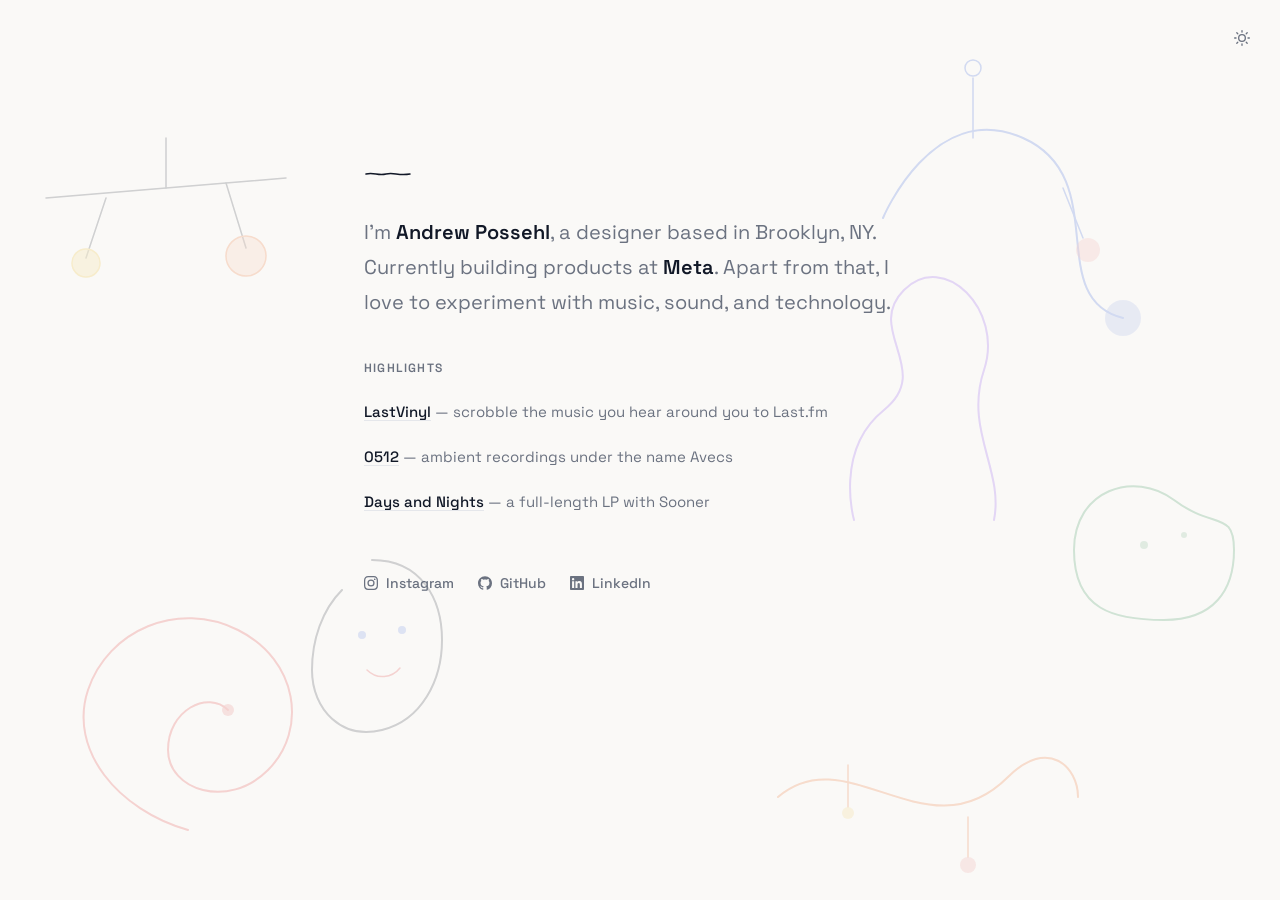
==== index.html @ 47e8d160 "Add SEO improvements: h1, canonical, structured data, OG image, robots/sitemap Co-Authored-By: Claud" ====
<!DOCTYPE html>
<html lang="en-US">
	<head>
		<meta charset="utf-8" />
		<meta name="viewport" content="width=device-width, initial-scale=1.0">
		<title>Andrew Possehl</title>
		<meta name="description" content="Andrew Possehl is a designer based in Brooklyn, NY. Currently building products at Meta.">
		<meta name="author" content="Andrew Possehl">
		<meta property="og:title" content="Andrew Possehl">
		<meta property="og:description" content="Designer based in Brooklyn, NY. Currently building products at Meta.">
		<meta property="og:type" content="website">
		<meta property="og:url" content="https://andrewpossehl.com">
		<meta property="og:image" content="https://andrewpossehl.com/assets/img/og.png">
		<meta name="twitter:card" content="summary_large_image">
		<meta name="twitter:title" content="Andrew Possehl">
		<meta name="twitter:description" content="Designer based in Brooklyn, NY. Currently building products at Meta.">
		<meta name="twitter:image" content="https://andrewpossehl.com/assets/img/og.png">
		<link rel="canonical" href="https://andrewpossehl.com/">
		<link rel="icon" href="assets/img/favicon.svg" type="image/svg+xml">
		<link rel="icon" href="assets/img/favicon.png" type="image/png" sizes="32x32">
		<link rel="apple-touch-icon" href="assets/img/apple-touch-icon.png">
		<link rel="preconnect" href="https://fonts.googleapis.com">
		<link rel="preconnect" href="https://fonts.gstatic.com" crossorigin>
		<link href="https://fonts.googleapis.com/css2?family=Space+Grotesk:wght@400;500;600&display=swap" rel="stylesheet">
		<link rel="stylesheet" type="text/css" href="assets/css/main.css" media="screen" />
	</head>
	<body>
		<script type="application/ld+json">
		{
			"@context": "https://schema.org",
			"@type": "Person",
			"name": "Andrew Possehl",
			"url": "https://andrewpossehl.com",
			"jobTitle": "Designer",
			"worksFor": {
				"@type": "Organization",
				"name": "Meta"
			},
			"address": {
				"@type": "PostalAddress",
				"addressLocality": "Brooklyn",
				"addressRegion": "NY"
			},
			"sameAs": [
				"https://instagram.com/poss",
				"https://github.com/poss",
				"https://www.linkedin.com/in/possehl"
			]
		}
		</script>
		<!-- Calder-inspired abstract line art background -->
		<div class="geo-bg" aria-hidden="true">
			<!-- Mobile-like form: wire with dangling shapes -->
			<div class="geo geo-1">
				<svg viewBox="0 0 360 400" width="360" height="400" fill="none">
					<path d="M40,200 C40,200 90,80 180,120 C270,160 200,280 280,300" stroke="#1D4ED8" stroke-width="2" stroke-linecap="round"/>
					<circle cx="280" cy="300" r="18" fill="#1D4ED8" opacity="0.45"/>
					<path d="M130,120 L130,60" stroke="#1D4ED8" stroke-width="1.5" stroke-linecap="round"/>
					<circle cx="130" cy="50" r="8" fill="none" stroke="#1D4ED8" stroke-width="1.5"/>
					<path d="M220,170 L240,220" stroke="#1D4ED8" stroke-width="1.5" stroke-linecap="round"/>
					<circle cx="245" cy="232" r="12" fill="#DC2626" opacity="0.4"/>
				</svg>
			</div>
			<!-- Flowing spiral form -->
			<div class="geo geo-2">
				<svg viewBox="0 0 300 300" width="300" height="300" fill="none">
					<path d="M150,280 C80,260 30,200 50,140 C70,80 140,50 200,80 C260,110 270,180 230,220 C190,260 130,240 130,200 C130,160 170,140 190,160" stroke="#DC2626" stroke-width="2" stroke-linecap="round"/>
					<circle cx="190" cy="160" r="6" fill="#DC2626" opacity="0.6"/>
				</svg>
			</div>
			<!-- Biomorphic blob outline -->
			<div class="geo geo-3">
				<svg viewBox="0 0 240 200" width="240" height="200" fill="none">
					<path d="M60,100 C60,40 120,20 160,50 C200,80 220,60 220,100 C220,140 200,170 150,170 C100,170 60,160 60,100Z" stroke="#15803D" stroke-width="2" stroke-linecap="round"/>
					<circle cx="130" cy="95" r="4" fill="#15803D" opacity="0.6"/>
					<circle cx="170" cy="85" r="3" fill="#15803D" opacity="0.6"/>
				</svg>
			</div>
			<!-- Wire balance / mobile arm -->
			<div class="geo geo-4">
				<svg viewBox="0 0 280 180" width="280" height="180" fill="none">
					<path d="M20,90 L260,70" stroke="currentColor" stroke-width="1.5" stroke-linecap="round"/>
					<path d="M80,90 L60,150" stroke="currentColor" stroke-width="1.5" stroke-linecap="round"/>
					<path d="M200,75 L220,140" stroke="currentColor" stroke-width="1.5" stroke-linecap="round"/>
					<circle cx="60" cy="155" r="14" fill="#EAB308" opacity="0.5"/>
					<circle cx="60" cy="155" r="14" fill="none" stroke="#EAB308" stroke-width="1.5"/>
					<circle cx="220" cy="148" r="20" fill="#EA580C" opacity="0.35"/>
					<circle cx="220" cy="148" r="20" fill="none" stroke="#EA580C" stroke-width="1.5"/>
					<path d="M140,80 L140,30" stroke="currentColor" stroke-width="1.5" stroke-linecap="round"/>
				</svg>
			</div>
			<!-- Continuous flowing line -->
			<div class="geo geo-5">
				<svg viewBox="0 0 200 260" width="200" height="260" fill="none">
					<path d="M30,250 C30,250 10,180 60,140 C110,100 40,60 80,20 C120,-20 180,40 160,100 C140,160 180,200 170,250" stroke="#7C3AED" stroke-width="2" stroke-linecap="round"/>
				</svg>
			</div>
			<!-- Abstract face / single-line portrait -->
			<div class="geo geo-6">
				<svg viewBox="0 0 180 220" width="180" height="220" fill="none">
					<path d="M90,20 C140,20 160,60 160,100 C160,140 140,180 100,190 C60,200 30,170 30,130 C30,100 40,70 60,50" stroke="currentColor" stroke-width="2" stroke-linecap="round"/>
					<circle cx="80" cy="95" r="4" fill="#1D4ED8" opacity="0.7"/>
					<circle cx="120" cy="90" r="4" fill="#1D4ED8" opacity="0.7"/>
					<path d="M85,130 C95,140 110,138 118,128" stroke="#DC2626" stroke-width="1.5" stroke-linecap="round"/>
				</svg>
			</div>
			<!-- Dangling dots on a curve -->
			<div class="geo geo-7">
				<svg viewBox="0 0 320 160" width="320" height="160" fill="none">
					<path d="M10,80 C80,20 160,140 240,60 C280,20 310,50 310,80" stroke="#EA580C" stroke-width="2" stroke-linecap="round"/>
					<line x1="80" y1="48" x2="80" y2="90" stroke="#EA580C" stroke-width="1.5" stroke-linecap="round"/>
					<circle cx="80" cy="96" r="6" fill="#EAB308" opacity="0.55"/>
					<line x1="200" y1="100" x2="200" y2="140" stroke="#EA580C" stroke-width="1.5" stroke-linecap="round"/>
					<circle cx="200" cy="148" r="8" fill="#DC2626" opacity="0.45"/>
				</svg>
			</div>
		</div>

		<!-- Content -->
		<main class="content">
			<div class="mark">
				<svg viewBox="0 0 48 8" width="48" height="8" fill="none">
					<path d="M2,4 C10,2 14,6 22,4 C30,2 34,6 46,4" stroke="currentColor" stroke-width="1.5" stroke-linecap="round"/>
				</svg>
			</div>

			<div class="intro">
				<h1 class="bio">I'm <strong>Andrew Possehl</strong>, a designer based in Brooklyn, NY. Currently building products at <strong>Meta</strong>. Apart from that, I love to experiment with music, sound, and technology.</h1>
			</div>

			<section class="projects">
				<h2>Highlights</h2>
				<ul>
					<li><a href="https://www.lastvinyl.com/">LastVinyl</a> — scrobble the music you hear around you to Last.fm</li>
					<li><a href="https://avecs.bandcamp.com/album/0512">0512</a> — ambient recordings under the name Avecs</li>
					<li><a href="https://soonersounds.bandcamp.com/album/days-and-nights">Days and Nights</a> — a full-length LP with Sooner</li>
				</ul>
			</section>

			<div class="socials">
				<a href="https://instagram.com/poss" class="social-link social-link--instagram">
					<svg viewBox="0 0 24 24" width="14" height="14" fill="currentColor">
						<path d="M12 2.163c3.204 0 3.584.012 4.85.07 3.252.148 4.771 1.691 4.919 4.919.058 1.265.069 1.645.069 4.849 0 3.205-.012 3.584-.069 4.849-.149 3.225-1.664 4.771-4.919 4.919-1.266.058-1.644.07-4.85.07-3.204 0-3.584-.012-4.849-.07-3.26-.149-4.771-1.699-4.919-4.92-.058-1.265-.07-1.644-.07-4.849 0-3.204.013-3.583.07-4.849.149-3.227 1.664-4.771 4.919-4.919 1.266-.057 1.645-.069 4.849-.069zM12 0C8.741 0 8.333.014 7.053.072 2.695.272.273 2.69.073 7.052.014 8.333 0 8.741 0 12c0 3.259.014 3.668.072 4.948.2 4.358 2.618 6.78 6.98 6.98C8.333 23.986 8.741 24 12 24c3.259 0 3.668-.014 4.948-.072 4.354-.2 6.782-2.618 6.979-6.98.059-1.28.073-1.689.073-4.948 0-3.259-.014-3.667-.072-4.947-.196-4.354-2.617-6.78-6.979-6.98C15.668.014 15.259 0 12 0zm0 5.838a6.162 6.162 0 100 12.324 6.162 6.162 0 000-12.324zM12 16a4 4 0 110-8 4 4 0 010 8zm6.406-11.845a1.44 1.44 0 100 2.881 1.44 1.44 0 000-2.881z"/>
					</svg>
					<span>Instagram</span>
				</a>
				<a href="https://github.com/poss" class="social-link social-link--github">
					<svg viewBox="0 0 24 24" width="14" height="14" fill="currentColor">
						<path d="M12 .297c-6.63 0-12 5.373-12 12 0 5.303 3.438 9.8 8.205 11.385.6.113.82-.258.82-.577 0-.285-.01-1.04-.015-2.04-3.338.724-4.042-1.61-4.042-1.61C4.422 18.07 3.633 17.7 3.633 17.7c-1.087-.744.084-.729.084-.729 1.205.084 1.838 1.236 1.838 1.236 1.07 1.835 2.809 1.305 3.495.998.108-.776.417-1.305.76-1.605-2.665-.3-5.466-1.332-5.466-5.93 0-1.31.465-2.38 1.235-3.22-.135-.303-.54-1.523.105-3.176 0 0 1.005-.322 3.3 1.23.96-.267 1.98-.399 3-.405 1.02.006 2.04.138 3 .405 2.28-1.552 3.285-1.23 3.285-1.23.645 1.653.24 2.873.12 3.176.765.84 1.23 1.91 1.23 3.22 0 4.61-2.805 5.625-5.475 5.92.42.36.81 1.096.81 2.22 0 1.606-.015 2.896-.015 3.286 0 .315.21.69.825.57C20.565 22.092 24 17.592 24 12.297c0-6.627-5.373-12-12-12"/>
					</svg>
					<span>GitHub</span>
				</a>
				<a href="https://www.linkedin.com/in/possehl" class="social-link social-link--linkedin">
					<svg viewBox="0 0 24 24" width="14" height="14" fill="currentColor">
						<path d="M20.447 20.452h-3.554v-5.569c0-1.328-.027-3.037-1.852-3.037-1.853 0-2.136 1.445-2.136 2.939v5.667H9.351V9h3.414v1.561h.046c.477-.9 1.637-1.85 3.37-1.85 3.601 0 4.267 2.37 4.267 5.455v6.286zM5.337 7.433a2.062 2.062 0 01-2.063-2.065 2.064 2.064 0 112.063 2.065zm1.782 13.019H3.555V9h3.564v11.452zM22.225 0H1.771C.792 0 0 .774 0 1.729v20.542C0 23.227.792 24 1.771 24h20.451C23.2 24 24 23.227 24 22.271V1.729C24 .774 23.2 0 22.222 0h.003z"/>
					</svg>
					<span>LinkedIn</span>
				</a>
			</div>
		</main>
		<button class="theme-toggle" aria-label="Toggle dark mode">
			<svg class="icon-sun" viewBox="0 0 24 24" width="16" height="16" fill="none" stroke="currentColor" stroke-width="2" stroke-linecap="round">
				<circle cx="12" cy="12" r="5"/><line x1="12" y1="1" x2="12" y2="3"/><line x1="12" y1="21" x2="12" y2="23"/><line x1="4.22" y1="4.22" x2="5.64" y2="5.64"/><line x1="18.36" y1="18.36" x2="19.78" y2="19.78"/><line x1="1" y1="12" x2="3" y2="12"/><line x1="21" y1="12" x2="23" y2="12"/><line x1="4.22" y1="19.78" x2="5.64" y2="18.36"/><line x1="18.36" y1="5.64" x2="19.78" y2="4.22"/>
			</svg>
			<svg class="icon-moon" viewBox="0 0 24 24" width="16" height="16" fill="none" stroke="currentColor" stroke-width="2" stroke-linecap="round">
				<path d="M21 12.79A9 9 0 1 1 11.21 3 7 7 0 0 0 21 12.79z"/>
			</svg>
		</button>
		<script>
			const toggle = document.querySelector('.theme-toggle');
			const root = document.documentElement;
			const prefersDark = window.matchMedia('(prefers-color-scheme: dark)').matches;
			if (prefersDark) root.setAttribute('data-theme', 'dark');
			toggle.addEventListener('click', () => {
				const isDark = root.getAttribute('data-theme') === 'dark';
				root.setAttribute('data-theme', isDark ? 'light' : 'dark');
			});
		</script>
	</body>
</html>
---- assets/css/main.css ----
*, *::before, *::after {
	margin: 0;
	padding: 0;
	box-sizing: border-box;
}

:root {
	--text-primary: #111827;
	--text-secondary: #6b7280;
	--bg: #faf9f7;
	--border: #e5e7eb;
	--selection: #DC2626;
}

[data-theme="dark"] {
	--text-primary: #e5e5e5;
	--text-secondary: #9ca3af;
	--bg: #141414;
	--border: #2a2a2a;
	--selection: #EAB308;
}

[data-theme="dark"] .geo-bg {
	filter: brightness(1.8) saturate(1.2);
}

::selection {
	background: var(--selection);
	color: #ffffff;
}

/* ---- Theme toggle ---- */
.theme-toggle {
	position: fixed;
	top: 16px;
	right: 16px;
	z-index: 10;
	background: none;
	border: none;
	cursor: pointer;
	color: var(--text-secondary);
	padding: 12px;
	min-width: 44px;
	min-height: 44px;
	display: flex;
	align-items: center;
	justify-content: center;
	transition: color 0.3s ease;
}

.theme-toggle:hover {
	color: var(--text-primary);
}

.icon-moon { display: none; }

[data-theme="dark"] .icon-sun { display: none; }
[data-theme="dark"] .icon-moon { display: block; }

body {
	font-family: 'Space Grotesk', -apple-system, BlinkMacSystemFont, 'Segoe UI', sans-serif;
	background: var(--bg);
	color: var(--text-primary);
	-webkit-font-smoothing: antialiased;
	-moz-osx-font-smoothing: grayscale;
	min-height: 100vh;
	overflow-x: hidden;
	transition: background-color 0.4s ease, color 0.4s ease;
}

/* ---- Geometric background ---- */
.geo-bg {
	position: fixed;
	inset: 0;
	pointer-events: none;
	z-index: 0;
	overflow: hidden;
	color: var(--text-primary);
	transition: filter 0.4s ease, color 0.4s ease;
}

.geo {
	position: absolute;
	opacity: 0;
}

/* Mobile / wire form */
.geo-1 {
	top: 2%;
	right: 6%;
	animation: geo-fade-in 2.5s 0.2s ease-out forwards, sway-1 24s 2.7s ease-in-out infinite;
}
/* Spiral */
.geo-2 {
	bottom: 5%;
	left: 3%;
	animation: geo-fade-in 2.5s 0.5s ease-out forwards, sway-2 28s 3s ease-in-out infinite;
}
/* Biomorphic blob */
.geo-3 {
	top: 50%;
	right: 2%;
	animation: geo-fade-in 2.5s 0.8s ease-out forwards, sway-3 22s 3.3s ease-in-out infinite;
}
/* Mobile arm / balance */
.geo-4 {
	top: 12%;
	left: 2%;
	animation: geo-fade-in 2.5s 1.1s ease-out forwards, sway-4 30s 3.6s ease-in-out infinite;
}
/* Flowing line */
.geo-5 {
	top: 30%;
	right: 20%;
	animation: geo-fade-in 2.5s 1.4s ease-out forwards, sway-5 20s 3.9s ease-in-out infinite;
}
/* Abstract face */
.geo-6 {
	bottom: 15%;
	left: 22%;
	animation: geo-fade-in 2.5s 1.7s ease-out forwards, sway-6 26s 4.2s ease-in-out infinite;
}
/* Dangling curve */
.geo-7 {
	bottom: 2%;
	right: 15%;
	animation: geo-fade-in 2.5s 2s ease-out forwards, sway-1 32s 4.5s ease-in-out infinite;
}

@keyframes geo-fade-in {
	from { opacity: 0; transform: scale(0.9) rotate(-2deg); }
	to { opacity: 0.18; transform: scale(1) rotate(0deg); }
}
/* Gentle swaying — like a Calder mobile in a breeze */
@keyframes sway-1 {
	0%, 100% { transform: translate(0, 0) rotate(0deg); }
	25% { transform: translate(5px, -8px) rotate(1.5deg); }
	50% { transform: translate(-3px, -4px) rotate(-1deg); }
	75% { transform: translate(4px, 3px) rotate(0.5deg); }
}
@keyframes sway-2 {
	0%, 100% { transform: translate(0, 0) rotate(0deg); }
	33% { transform: translate(-6px, 5px) rotate(-1.5deg); }
	66% { transform: translate(4px, -6px) rotate(1deg); }
}
@keyframes sway-3 {
	0%, 100% { transform: translate(0, 0) rotate(0deg); }
	50% { transform: translate(-8px, -10px) rotate(2deg); }
}
@keyframes sway-4 {
	0%, 100% { transform: translate(0, 0) rotate(0deg); }
	25% { transform: translate(6px, -4px) rotate(1deg); }
	50% { transform: translate(2px, -10px) rotate(-0.5deg); }
	75% { transform: translate(-4px, -6px) rotate(1.5deg); }
}
@keyframes sway-5 {
	0%, 100% { transform: translate(0, 0) rotate(0deg); }
	50% { transform: translate(-5px, 8px) rotate(-1.5deg); }
}
@keyframes sway-6 {
	0%, 100% { transform: translate(0, 0) rotate(0deg); }
	33% { transform: translate(4px, -5px) rotate(1deg); }
	66% { transform: translate(-6px, 3px) rotate(-1deg); }
}

/* ---- Content ---- */
.content {
	position: relative;
	z-index: 1;
	max-width: 600px;
	margin: 0 auto;
	padding: 18svh 24px 16svh;
}

@keyframes content-in {
	from { opacity: 0; transform: translateY(12px); }
	to { opacity: 1; transform: translateY(0); }
}

/* ---- Mark ---- */
.mark {
	margin-bottom: 32px;
	color: var(--text-primary);
	transition: color 0.4s ease;
	opacity: 0;
	animation: content-in 0.8s 0.1s ease-out forwards;
}

.intro {
	margin-bottom: 40px;
	opacity: 0;
	animation: content-in 0.8s 0.25s ease-out forwards;
}

h1.bio {
	font-size: 1.25rem;
	font-weight: normal;
	line-height: 1.75;
	color: var(--text-secondary);
	max-width: 530px;
	transition: color 0.4s ease;
}

.bio strong {
	color: var(--text-primary);
	font-weight: 600;
	transition: color 0.4s ease;
}

/* ---- Highlights section ---- */
.projects {
	margin-bottom: 40px;
	opacity: 0;
	animation: content-in 0.8s 0.4s ease-out forwards;
}

.projects h2 {
	font-size: 0.75rem;
	font-weight: 600;
	letter-spacing: 0.1em;
	text-transform: uppercase;
	color: var(--text-secondary);
	margin-bottom: 16px;
	transition: color 0.4s ease;
}

.projects ul {
	list-style: none;
	display: flex;
	flex-direction: column;
	gap: 6px;
}

.projects li {
	font-size: 0.9375rem;
	line-height: 1.8;
	color: var(--text-secondary);
	padding: 6px 0;
	transition: color 0.4s ease;
}

.projects li a {
	color: var(--text-primary);
	text-decoration: none;
	font-weight: 500;
	box-shadow: inset 0 -1px 0 var(--border);
	transition: box-shadow 0.2s ease, color 0.4s ease;
}

.projects li:nth-child(1) a:hover {
	box-shadow: inset 0 -1px 0 #1D4ED8;
}
.projects li:nth-child(2) a:hover {
	box-shadow: inset 0 -1px 0 #DC2626;
}
.projects li:nth-child(3) a:hover {
	box-shadow: inset 0 -1px 0 #EA580C;
}

/* ---- Social links ---- */
.socials {
	display: flex;
	flex-wrap: wrap;
	gap: 24px;
	opacity: 0;
	animation: content-in 0.8s 0.55s ease-out forwards;
}

.social-link {
	display: inline-flex;
	align-items: center;
	gap: 8px;
	font-size: 0.875rem;
	font-weight: 500;
	color: var(--text-secondary);
	text-decoration: none;
	padding: 8px 0;
	min-height: 44px;
	transition: color 0.2s ease;
}

.social-link svg {
	flex-shrink: 0;
	transition: color 0.2s ease;
}

.social-link:hover {
	color: var(--text-primary);
}

.social-link--instagram:hover { color: #E4405F; }
.social-link--instagram:hover svg { color: #E4405F; }

.social-link--github:hover { color: var(--text-primary); }

.social-link--linkedin:hover { color: #0A66C2; }
.social-link--linkedin:hover svg { color: #0A66C2; }

/* ---- Reduced motion ---- */
@media (prefers-reduced-motion: reduce) {
	*, *::before, *::after {
		animation-duration: 0.01ms !important;
		animation-iteration-count: 1 !important;
		transition-duration: 0.01ms !important;
	}

	.content, .mark, .intro, .projects, .socials {
		opacity: 1;
	}

	.geo {
		opacity: 0.18;
	}
}

/* ---- Responsive ---- */
@media (max-width: 640px) {
	.content {
		padding: 12svh 24px 12svh;
	}

	.bio {
		font-size: 1.125rem;
	}

	.mark {
		margin-bottom: 24px;
	}

	.geo-1, .geo-5, .geo-7 {
		display: none;
	}

	.geo {
		transform: scale(0.7);
	}
}

@media (max-width: 420px) {
	.geo-bg {
		display: none;
	}

	.content {
		padding: 10svh 20px 10svh;
	}

	.bio {
		font-size: 1rem;
	}

	.socials {
		gap: 16px;
	}

	.social-link {
		font-size: 0.8125rem;
	}
}
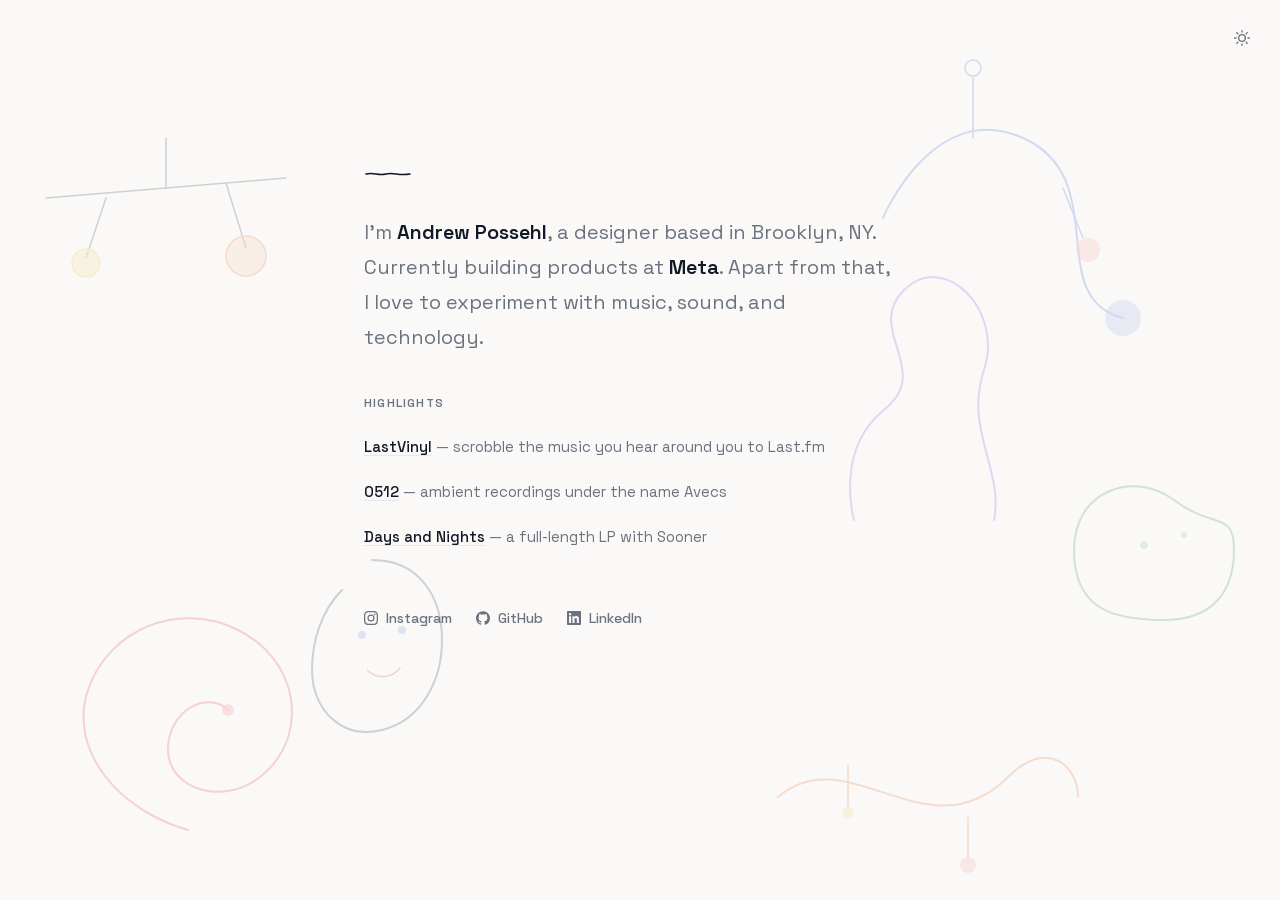
==== commit 9d6cb9ce: "Self-host font, persist theme, improve accessibility and link safety - Self-host Space Grotesk font," ====
--- a/index.html
+++ b/index.html
@@ -19,9 +19,6 @@
 		<link rel="icon" href="assets/img/favicon.svg" type="image/svg+xml">
 		<link rel="icon" href="assets/img/favicon.png" type="image/png" sizes="32x32">
 		<link rel="apple-touch-icon" href="assets/img/apple-touch-icon.png">
-		<link rel="preconnect" href="https://fonts.googleapis.com">
-		<link rel="preconnect" href="https://fonts.gstatic.com" crossorigin>
-		<link href="https://fonts.googleapis.com/css2?family=Space+Grotesk:wght@400;500;600&display=swap" rel="stylesheet">
 		<link rel="stylesheet" type="text/css" href="assets/css/main.css" media="screen" />
 	</head>
 	<body>
@@ -31,6 +28,7 @@
 			"@type": "Person",
 			"name": "Andrew Possehl",
 			"url": "https://andrewpossehl.com",
+			"image": "https://andrewpossehl.com/assets/img/og.png",
 			"jobTitle": "Designer",
 			"worksFor": {
 				"@type": "Organization",
@@ -131,26 +129,26 @@
 			<section class="projects">
 				<h2>Highlights</h2>
 				<ul>
-					<li><a href="https://www.lastvinyl.com/">LastVinyl</a> — scrobble the music you hear around you to Last.fm</li>
-					<li><a href="https://avecs.bandcamp.com/album/0512">0512</a> — ambient recordings under the name Avecs</li>
-					<li><a href="https://soonersounds.bandcamp.com/album/days-and-nights">Days and Nights</a> — a full-length LP with Sooner</li>
+					<li><a href="https://lastvinyl.andrewpossehl.com" target="_blank" rel="noopener noreferrer">LastVinyl</a> — scrobble the music you hear around you to Last.fm</li>
+					<li><a href="https://avecs.bandcamp.com/album/0512" target="_blank" rel="noopener noreferrer">0512</a> — ambient recordings under the name Avecs</li>
+					<li><a href="https://soonersounds.bandcamp.com/album/days-and-nights" target="_blank" rel="noopener noreferrer">Days and Nights</a> — a full-length LP with Sooner</li>
 				</ul>
 			</section>
 
 			<div class="socials">
-				<a href="https://instagram.com/poss" class="social-link social-link--instagram">
+				<a href="https://instagram.com/poss" target="_blank" rel="noopener noreferrer" class="social-link social-link--instagram">
 					<svg viewBox="0 0 24 24" width="14" height="14" fill="currentColor">
 						<path d="M12 2.163c3.204 0 3.584.012 4.85.07 3.252.148 4.771 1.691 4.919 4.919.058 1.265.069 1.645.069 4.849 0 3.205-.012 3.584-.069 4.849-.149 3.225-1.664 4.771-4.919 4.919-1.266.058-1.644.07-4.85.07-3.204 0-3.584-.012-4.849-.07-3.26-.149-4.771-1.699-4.919-4.92-.058-1.265-.07-1.644-.07-4.849 0-3.204.013-3.583.07-4.849.149-3.227 1.664-4.771 4.919-4.919 1.266-.057 1.645-.069 4.849-.069zM12 0C8.741 0 8.333.014 7.053.072 2.695.272.273 2.69.073 7.052.014 8.333 0 8.741 0 12c0 3.259.014 3.668.072 4.948.2 4.358 2.618 6.78 6.98 6.98C8.333 23.986 8.741 24 12 24c3.259 0 3.668-.014 4.948-.072 4.354-.2 6.782-2.618 6.979-6.98.059-1.28.073-1.689.073-4.948 0-3.259-.014-3.667-.072-4.947-.196-4.354-2.617-6.78-6.979-6.98C15.668.014 15.259 0 12 0zm0 5.838a6.162 6.162 0 100 12.324 6.162 6.162 0 000-12.324zM12 16a4 4 0 110-8 4 4 0 010 8zm6.406-11.845a1.44 1.44 0 100 2.881 1.44 1.44 0 000-2.881z"/>
 					</svg>
 					<span>Instagram</span>
 				</a>
-				<a href="https://github.com/poss" class="social-link social-link--github">
+				<a href="https://github.com/poss" target="_blank" rel="noopener noreferrer" class="social-link social-link--github">
 					<svg viewBox="0 0 24 24" width="14" height="14" fill="currentColor">
 						<path d="M12 .297c-6.63 0-12 5.373-12 12 0 5.303 3.438 9.8 8.205 11.385.6.113.82-.258.82-.577 0-.285-.01-1.04-.015-2.04-3.338.724-4.042-1.61-4.042-1.61C4.422 18.07 3.633 17.7 3.633 17.7c-1.087-.744.084-.729.084-.729 1.205.084 1.838 1.236 1.838 1.236 1.07 1.835 2.809 1.305 3.495.998.108-.776.417-1.305.76-1.605-2.665-.3-5.466-1.332-5.466-5.93 0-1.31.465-2.38 1.235-3.22-.135-.303-.54-1.523.105-3.176 0 0 1.005-.322 3.3 1.23.96-.267 1.98-.399 3-.405 1.02.006 2.04.138 3 .405 2.28-1.552 3.285-1.23 3.285-1.23.645 1.653.24 2.873.12 3.176.765.84 1.23 1.91 1.23 3.22 0 4.61-2.805 5.625-5.475 5.92.42.36.81 1.096.81 2.22 0 1.606-.015 2.896-.015 3.286 0 .315.21.69.825.57C20.565 22.092 24 17.592 24 12.297c0-6.627-5.373-12-12-12"/>
 					</svg>
 					<span>GitHub</span>
 				</a>
-				<a href="https://www.linkedin.com/in/possehl" class="social-link social-link--linkedin">
+				<a href="https://www.linkedin.com/in/possehl" target="_blank" rel="noopener noreferrer" class="social-link social-link--linkedin">
 					<svg viewBox="0 0 24 24" width="14" height="14" fill="currentColor">
 						<path d="M20.447 20.452h-3.554v-5.569c0-1.328-.027-3.037-1.852-3.037-1.853 0-2.136 1.445-2.136 2.939v5.667H9.351V9h3.414v1.561h.046c.477-.9 1.637-1.85 3.37-1.85 3.601 0 4.267 2.37 4.267 5.455v6.286zM5.337 7.433a2.062 2.062 0 01-2.063-2.065 2.064 2.064 0 112.063 2.065zm1.782 13.019H3.555V9h3.564v11.452zM22.225 0H1.771C.792 0 0 .774 0 1.729v20.542C0 23.227.792 24 1.771 24h20.451C23.2 24 24 23.227 24 22.271V1.729C24 .774 23.2 0 22.222 0h.003z"/>
 					</svg>
@@ -169,11 +167,14 @@
 		<script>
 			const toggle = document.querySelector('.theme-toggle');
 			const root = document.documentElement;
+			const saved = localStorage.getItem('theme');
 			const prefersDark = window.matchMedia('(prefers-color-scheme: dark)').matches;
-			if (prefersDark) root.setAttribute('data-theme', 'dark');
+			if (saved) root.setAttribute('data-theme', saved);
+			else if (prefersDark) root.setAttribute('data-theme', 'dark');
 			toggle.addEventListener('click', () => {
-				const isDark = root.getAttribute('data-theme') === 'dark';
-				root.setAttribute('data-theme', isDark ? 'light' : 'dark');
+				const next = root.getAttribute('data-theme') === 'dark' ? 'light' : 'dark';
+				root.setAttribute('data-theme', next);
+				localStorage.setItem('theme', next);
 			});
 		</script>
 	</body>
--- a/assets/css/main.css
+++ b/assets/css/main.css
@@ -1,3 +1,11 @@
+@font-face {
+	font-family: 'Space Grotesk';
+	src: url('../fonts/SpaceGrotesk.woff2') format('woff2');
+	font-weight: 400 600;
+	font-style: normal;
+	font-display: swap;
+}
+
 *, *::before, *::after {
 	margin: 0;
 	padding: 0;
@@ -52,6 +60,13 @@
 	color: var(--text-primary);
 }
 
+/* ---- Focus styles ---- */
+:focus-visible {
+	outline: 2px solid var(--text-secondary);
+	outline-offset: 2px;
+	border-radius: 2px;
+}
+
 .icon-moon { display: none; }
 
 [data-theme="dark"] .icon-sun { display: none; }
@@ -337,8 +352,14 @@
 }
 
 @media (max-width: 420px) {
-	.geo-bg {
+	.geo {
 		display: none;
+	}
+
+	.geo-2, .geo-4 {
+		display: block;
+		transform: scale(0.5);
+		opacity: 0;
 	}
 
 	.content {
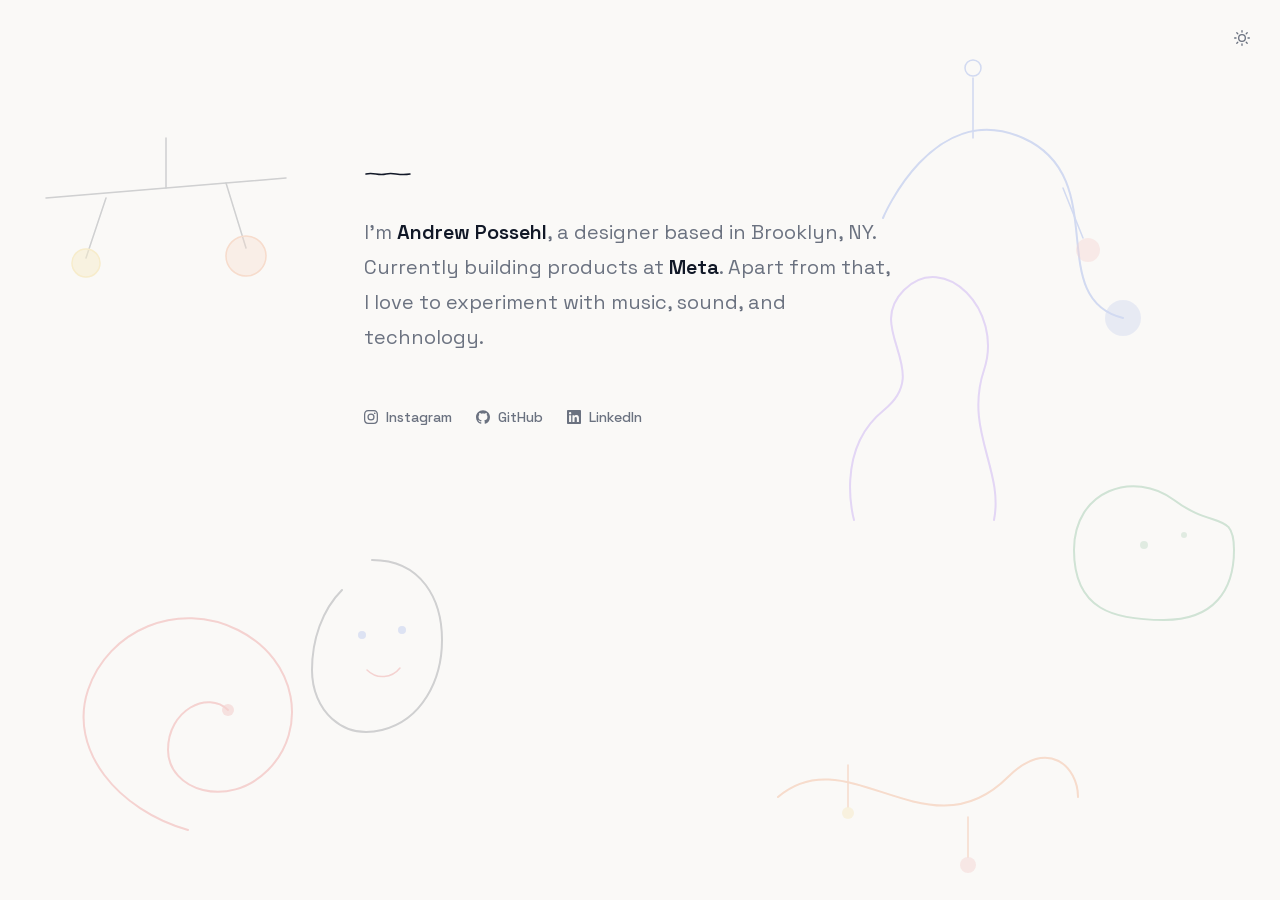
==== commit a9d5b7a1: "Remove highlights section Co-Authored-By: Claude Opus 4.6 <noreply@anthropic.com>" ====
--- a/index.html
+++ b/index.html
@@ -125,16 +125,6 @@
 			<div class="intro">
 				<h1 class="bio">I'm <strong>Andrew Possehl</strong>, a designer based in Brooklyn, NY. Currently building products at <strong>Meta</strong>. Apart from that, I love to experiment with music, sound, and technology.</h1>
 			</div>
-
-			<section class="projects">
-				<h2>Highlights</h2>
-				<ul>
-					<li><a href="https://lastvinyl.andrewpossehl.com" target="_blank" rel="noopener noreferrer">LastVinyl</a> — scrobble the music you hear around you to Last.fm</li>
-					<li><a href="https://avecs.bandcamp.com/album/0512" target="_blank" rel="noopener noreferrer">0512</a> — ambient recordings under the name Avecs</li>
-					<li><a href="https://soonersounds.bandcamp.com/album/days-and-nights" target="_blank" rel="noopener noreferrer">Days and Nights</a> — a full-length LP with Sooner</li>
-				</ul>
-			</section>
-
 			<div class="socials">
 				<a href="https://instagram.com/poss" target="_blank" rel="noopener noreferrer" class="social-link social-link--instagram">
 					<svg viewBox="0 0 24 24" width="14" height="14" fill="currentColor">
--- a/assets/css/main.css
+++ b/assets/css/main.css
@@ -222,55 +222,6 @@
 	transition: color 0.4s ease;
 }
 
-/* ---- Highlights section ---- */
-.projects {
-	margin-bottom: 40px;
-	opacity: 0;
-	animation: content-in 0.8s 0.4s ease-out forwards;
-}
-
-.projects h2 {
-	font-size: 0.75rem;
-	font-weight: 600;
-	letter-spacing: 0.1em;
-	text-transform: uppercase;
-	color: var(--text-secondary);
-	margin-bottom: 16px;
-	transition: color 0.4s ease;
-}
-
-.projects ul {
-	list-style: none;
-	display: flex;
-	flex-direction: column;
-	gap: 6px;
-}
-
-.projects li {
-	font-size: 0.9375rem;
-	line-height: 1.8;
-	color: var(--text-secondary);
-	padding: 6px 0;
-	transition: color 0.4s ease;
-}
-
-.projects li a {
-	color: var(--text-primary);
-	text-decoration: none;
-	font-weight: 500;
-	box-shadow: inset 0 -1px 0 var(--border);
-	transition: box-shadow 0.2s ease, color 0.4s ease;
-}
-
-.projects li:nth-child(1) a:hover {
-	box-shadow: inset 0 -1px 0 #1D4ED8;
-}
-.projects li:nth-child(2) a:hover {
-	box-shadow: inset 0 -1px 0 #DC2626;
-}
-.projects li:nth-child(3) a:hover {
-	box-shadow: inset 0 -1px 0 #EA580C;
-}
 
 /* ---- Social links ---- */
 .socials {
@@ -319,7 +270,7 @@
 		transition-duration: 0.01ms !important;
 	}
 
-	.content, .mark, .intro, .projects, .socials {
+	.content, .mark, .intro, .socials {
 		opacity: 1;
 	}
 
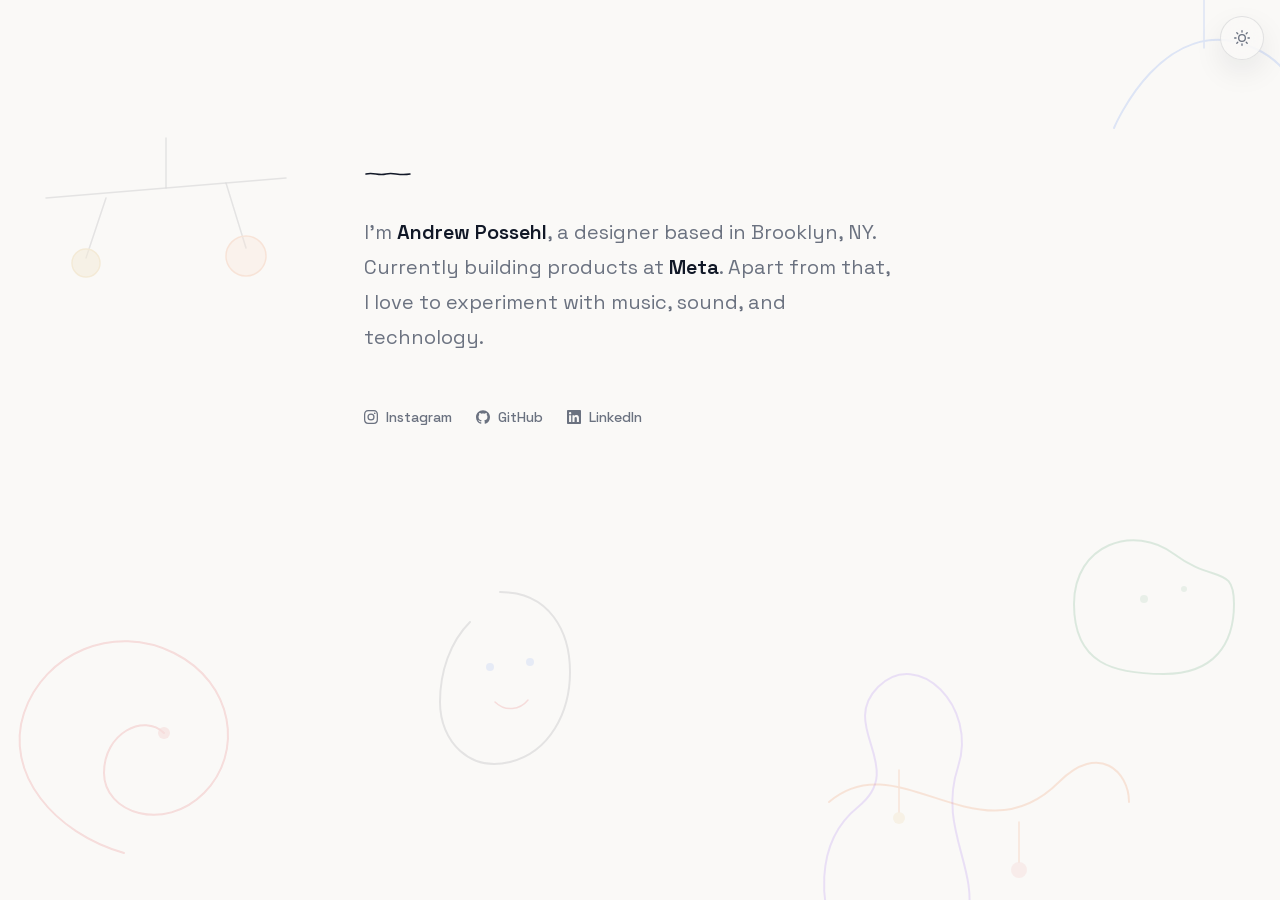
==== commit 31946041: "Polish theme and background art" ====
--- a/index.html
+++ b/index.html
@@ -6,6 +6,7 @@
 		<title>Andrew Possehl</title>
 		<meta name="description" content="Andrew Possehl is a designer based in Brooklyn, NY. Currently building products at Meta.">
 		<meta name="author" content="Andrew Possehl">
+		<meta name="color-scheme" content="light dark">
 		<meta property="og:title" content="Andrew Possehl">
 		<meta property="og:description" content="Designer based in Brooklyn, NY. Currently building products at Meta.">
 		<meta property="og:type" content="website">
@@ -19,6 +20,21 @@
 		<link rel="icon" href="assets/img/favicon.svg" type="image/svg+xml">
 		<link rel="icon" href="assets/img/favicon.png" type="image/png" sizes="32x32">
 		<link rel="apple-touch-icon" href="assets/img/apple-touch-icon.png">
+		<script>
+			(() => {
+				const root = document.documentElement;
+				let saved = null;
+
+				try {
+					saved = localStorage.getItem('theme');
+				} catch {
+					saved = null;
+				}
+
+				const prefersDark = window.matchMedia('(prefers-color-scheme: dark)').matches;
+				root.setAttribute('data-theme', saved || (prefersDark ? 'dark' : 'light'));
+			})();
+		</script>
 		<link rel="stylesheet" type="text/css" href="assets/css/main.css" media="screen" />
 	</head>
 	<body>
@@ -51,27 +67,27 @@
 			<!-- Mobile-like form: wire with dangling shapes -->
 			<div class="geo geo-1">
 				<svg viewBox="0 0 360 400" width="360" height="400" fill="none">
-					<path d="M40,200 C40,200 90,80 180,120 C270,160 200,280 280,300" stroke="#1D4ED8" stroke-width="2" stroke-linecap="round"/>
-					<circle cx="280" cy="300" r="18" fill="#1D4ED8" opacity="0.45"/>
-					<path d="M130,120 L130,60" stroke="#1D4ED8" stroke-width="1.5" stroke-linecap="round"/>
-					<circle cx="130" cy="50" r="8" fill="none" stroke="#1D4ED8" stroke-width="1.5"/>
-					<path d="M220,170 L240,220" stroke="#1D4ED8" stroke-width="1.5" stroke-linecap="round"/>
-					<circle cx="245" cy="232" r="12" fill="#DC2626" opacity="0.4"/>
+					<path d="M40,200 C40,200 90,80 180,120 C270,160 200,280 280,300" stroke="var(--geo-blue)" stroke-width="2" stroke-linecap="round"/>
+					<circle cx="280" cy="300" r="18" fill="var(--geo-blue)" opacity="0.45"/>
+					<path d="M130,120 L130,60" stroke="var(--geo-blue)" stroke-width="1.5" stroke-linecap="round"/>
+					<circle cx="130" cy="50" r="8" fill="none" stroke="var(--geo-blue)" stroke-width="1.5"/>
+					<path d="M220,170 L240,220" stroke="var(--geo-blue)" stroke-width="1.5" stroke-linecap="round"/>
+					<circle cx="245" cy="232" r="12" fill="var(--geo-red)" opacity="0.4"/>
 				</svg>
 			</div>
 			<!-- Flowing spiral form -->
 			<div class="geo geo-2">
 				<svg viewBox="0 0 300 300" width="300" height="300" fill="none">
-					<path d="M150,280 C80,260 30,200 50,140 C70,80 140,50 200,80 C260,110 270,180 230,220 C190,260 130,240 130,200 C130,160 170,140 190,160" stroke="#DC2626" stroke-width="2" stroke-linecap="round"/>
-					<circle cx="190" cy="160" r="6" fill="#DC2626" opacity="0.6"/>
+					<path d="M150,280 C80,260 30,200 50,140 C70,80 140,50 200,80 C260,110 270,180 230,220 C190,260 130,240 130,200 C130,160 170,140 190,160" stroke="var(--geo-red)" stroke-width="2" stroke-linecap="round"/>
+					<circle cx="190" cy="160" r="6" fill="var(--geo-red)" opacity="0.6"/>
 				</svg>
 			</div>
 			<!-- Biomorphic blob outline -->
 			<div class="geo geo-3">
 				<svg viewBox="0 0 240 200" width="240" height="200" fill="none">
-					<path d="M60,100 C60,40 120,20 160,50 C200,80 220,60 220,100 C220,140 200,170 150,170 C100,170 60,160 60,100Z" stroke="#15803D" stroke-width="2" stroke-linecap="round"/>
-					<circle cx="130" cy="95" r="4" fill="#15803D" opacity="0.6"/>
-					<circle cx="170" cy="85" r="3" fill="#15803D" opacity="0.6"/>
+					<path d="M60,100 C60,40 120,20 160,50 C200,80 220,60 220,100 C220,140 200,170 150,170 C100,170 60,160 60,100Z" stroke="var(--geo-green)" stroke-width="2" stroke-linecap="round"/>
+					<circle cx="130" cy="95" r="4" fill="var(--geo-green)" opacity="0.6"/>
+					<circle cx="170" cy="85" r="3" fill="var(--geo-green)" opacity="0.6"/>
 				</svg>
 			</div>
 			<!-- Wire balance / mobile arm -->
@@ -80,36 +96,36 @@
 					<path d="M20,90 L260,70" stroke="currentColor" stroke-width="1.5" stroke-linecap="round"/>
 					<path d="M80,90 L60,150" stroke="currentColor" stroke-width="1.5" stroke-linecap="round"/>
 					<path d="M200,75 L220,140" stroke="currentColor" stroke-width="1.5" stroke-linecap="round"/>
-					<circle cx="60" cy="155" r="14" fill="#EAB308" opacity="0.5"/>
-					<circle cx="60" cy="155" r="14" fill="none" stroke="#EAB308" stroke-width="1.5"/>
-					<circle cx="220" cy="148" r="20" fill="#EA580C" opacity="0.35"/>
-					<circle cx="220" cy="148" r="20" fill="none" stroke="#EA580C" stroke-width="1.5"/>
+					<circle cx="60" cy="155" r="14" fill="var(--geo-yellow)" opacity="0.5"/>
+					<circle cx="60" cy="155" r="14" fill="none" stroke="var(--geo-yellow)" stroke-width="1.5"/>
+					<circle cx="220" cy="148" r="20" fill="var(--geo-orange)" opacity="0.35"/>
+					<circle cx="220" cy="148" r="20" fill="none" stroke="var(--geo-orange)" stroke-width="1.5"/>
 					<path d="M140,80 L140,30" stroke="currentColor" stroke-width="1.5" stroke-linecap="round"/>
 				</svg>
 			</div>
 			<!-- Continuous flowing line -->
 			<div class="geo geo-5">
 				<svg viewBox="0 0 200 260" width="200" height="260" fill="none">
-					<path d="M30,250 C30,250 10,180 60,140 C110,100 40,60 80,20 C120,-20 180,40 160,100 C140,160 180,200 170,250" stroke="#7C3AED" stroke-width="2" stroke-linecap="round"/>
+					<path d="M30,250 C30,250 10,180 60,140 C110,100 40,60 80,20 C120,-20 180,40 160,100 C140,160 180,200 170,250" stroke="var(--geo-purple)" stroke-width="2" stroke-linecap="round"/>
 				</svg>
 			</div>
 			<!-- Abstract face / single-line portrait -->
 			<div class="geo geo-6">
 				<svg viewBox="0 0 180 220" width="180" height="220" fill="none">
 					<path d="M90,20 C140,20 160,60 160,100 C160,140 140,180 100,190 C60,200 30,170 30,130 C30,100 40,70 60,50" stroke="currentColor" stroke-width="2" stroke-linecap="round"/>
-					<circle cx="80" cy="95" r="4" fill="#1D4ED8" opacity="0.7"/>
-					<circle cx="120" cy="90" r="4" fill="#1D4ED8" opacity="0.7"/>
-					<path d="M85,130 C95,140 110,138 118,128" stroke="#DC2626" stroke-width="1.5" stroke-linecap="round"/>
+					<circle cx="80" cy="95" r="4" fill="var(--geo-blue)" opacity="0.7"/>
+					<circle cx="120" cy="90" r="4" fill="var(--geo-blue)" opacity="0.7"/>
+					<path d="M85,130 C95,140 110,138 118,128" stroke="var(--geo-red)" stroke-width="1.5" stroke-linecap="round"/>
 				</svg>
 			</div>
 			<!-- Dangling dots on a curve -->
 			<div class="geo geo-7">
 				<svg viewBox="0 0 320 160" width="320" height="160" fill="none">
-					<path d="M10,80 C80,20 160,140 240,60 C280,20 310,50 310,80" stroke="#EA580C" stroke-width="2" stroke-linecap="round"/>
-					<line x1="80" y1="48" x2="80" y2="90" stroke="#EA580C" stroke-width="1.5" stroke-linecap="round"/>
-					<circle cx="80" cy="96" r="6" fill="#EAB308" opacity="0.55"/>
-					<line x1="200" y1="100" x2="200" y2="140" stroke="#EA580C" stroke-width="1.5" stroke-linecap="round"/>
-					<circle cx="200" cy="148" r="8" fill="#DC2626" opacity="0.45"/>
+					<path d="M10,80 C80,20 160,140 240,60 C280,20 310,50 310,80" stroke="var(--geo-orange)" stroke-width="2" stroke-linecap="round"/>
+					<line x1="80" y1="48" x2="80" y2="90" stroke="var(--geo-orange)" stroke-width="1.5" stroke-linecap="round"/>
+					<circle cx="80" cy="96" r="6" fill="var(--geo-yellow)" opacity="0.55"/>
+					<line x1="200" y1="100" x2="200" y2="140" stroke="var(--geo-orange)" stroke-width="1.5" stroke-linecap="round"/>
+					<circle cx="200" cy="148" r="8" fill="var(--geo-red)" opacity="0.45"/>
 				</svg>
 			</div>
 		</div>
@@ -146,7 +162,7 @@
 				</a>
 			</div>
 		</main>
-		<button class="theme-toggle" aria-label="Toggle dark mode">
+		<button class="theme-toggle" type="button" aria-label="Use dark mode" aria-pressed="false">
 			<svg class="icon-sun" viewBox="0 0 24 24" width="16" height="16" fill="none" stroke="currentColor" stroke-width="2" stroke-linecap="round">
 				<circle cx="12" cy="12" r="5"/><line x1="12" y1="1" x2="12" y2="3"/><line x1="12" y1="21" x2="12" y2="23"/><line x1="4.22" y1="4.22" x2="5.64" y2="5.64"/><line x1="18.36" y1="18.36" x2="19.78" y2="19.78"/><line x1="1" y1="12" x2="3" y2="12"/><line x1="21" y1="12" x2="23" y2="12"/><line x1="4.22" y1="19.78" x2="5.64" y2="18.36"/><line x1="18.36" y1="5.64" x2="19.78" y2="4.22"/>
 			</svg>
@@ -155,17 +171,30 @@
 			</svg>
 		</button>
 		<script>
-			const toggle = document.querySelector('.theme-toggle');
-			const root = document.documentElement;
-			const saved = localStorage.getItem('theme');
-			const prefersDark = window.matchMedia('(prefers-color-scheme: dark)').matches;
-			if (saved) root.setAttribute('data-theme', saved);
-			else if (prefersDark) root.setAttribute('data-theme', 'dark');
-			toggle.addEventListener('click', () => {
-				const next = root.getAttribute('data-theme') === 'dark' ? 'light' : 'dark';
-				root.setAttribute('data-theme', next);
-				localStorage.setItem('theme', next);
-			});
+			(() => {
+				const toggle = document.querySelector('.theme-toggle');
+				const root = document.documentElement;
+				const getTheme = () => root.getAttribute('data-theme') === 'dark' ? 'dark' : 'light';
+				const applyTheme = (theme) => {
+					root.setAttribute('data-theme', theme);
+					toggle.setAttribute('aria-label', theme === 'dark' ? 'Use light mode' : 'Use dark mode');
+					toggle.setAttribute('aria-pressed', String(theme === 'dark'));
+				};
+
+				if (!toggle) return;
+
+				applyTheme(getTheme());
+				toggle.addEventListener('click', () => {
+					const next = getTheme() === 'dark' ? 'light' : 'dark';
+					applyTheme(next);
+
+					try {
+						localStorage.setItem('theme', next);
+					} catch {
+						/* Theme persistence is optional. */
+					}
+				});
+			})();
 		</script>
 	</body>
 </html>
--- a/assets/css/main.css
+++ b/assets/css/main.css
@@ -18,6 +18,18 @@
 	--bg: #faf9f7;
 	--border: #e5e7eb;
 	--selection: #DC2626;
+	--toggle-bg: rgba(250, 249, 247, 0.74);
+	--toggle-border: rgba(17, 24, 39, 0.1);
+	--toggle-shadow: 0 12px 30px rgba(17, 24, 39, 0.08);
+	--geo-blue: #2563eb;
+	--geo-red: #dc2626;
+	--geo-green: #15803d;
+	--geo-yellow: #ca8a04;
+	--geo-orange: #ea580c;
+	--geo-purple: #7c3aed;
+	--geo-neutral: rgba(17, 24, 39, 0.72);
+	--geo-opacity: 0.13;
+	color-scheme: light;
 }
 
 [data-theme="dark"] {
@@ -26,10 +38,18 @@
 	--bg: #141414;
 	--border: #2a2a2a;
 	--selection: #EAB308;
-}
-
-[data-theme="dark"] .geo-bg {
-	filter: brightness(1.8) saturate(1.2);
+	--toggle-bg: rgba(20, 20, 20, 0.74);
+	--toggle-border: rgba(229, 229, 229, 0.11);
+	--toggle-shadow: 0 12px 30px rgba(0, 0, 0, 0.24);
+	--geo-blue: #4f7ee8;
+	--geo-red: #e25d56;
+	--geo-green: #3d9a63;
+	--geo-yellow: #d5a82e;
+	--geo-orange: #dd7a33;
+	--geo-purple: #9a74df;
+	--geo-neutral: rgba(229, 229, 229, 0.56);
+	--geo-opacity: 0.16;
+	color-scheme: dark;
 }
 
 ::selection {
@@ -43,21 +63,37 @@
 	top: 16px;
 	right: 16px;
 	z-index: 10;
-	background: none;
-	border: none;
+	width: 44px;
+	height: 44px;
+	background: var(--toggle-bg);
+	border: 1px solid var(--toggle-border);
+	border-radius: 50%;
+	box-shadow: var(--toggle-shadow);
+	backdrop-filter: blur(16px);
+	-webkit-backdrop-filter: blur(16px);
 	cursor: pointer;
 	color: var(--text-secondary);
-	padding: 12px;
+	padding: 0;
 	min-width: 44px;
 	min-height: 44px;
 	display: flex;
 	align-items: center;
 	justify-content: center;
-	transition: color 0.3s ease;
+	transition: background-color 0.3s ease, border-color 0.3s ease, box-shadow 0.3s ease, color 0.3s ease, transform 0.2s ease;
 }
 
 .theme-toggle:hover {
 	color: var(--text-primary);
+	transform: translateY(-1px);
+}
+
+.theme-toggle:active {
+	transform: translateY(0);
+}
+
+.theme-toggle svg {
+	width: 16px;
+	height: 16px;
 }
 
 /* ---- Focus styles ---- */
@@ -65,6 +101,10 @@
 	outline: 2px solid var(--text-secondary);
 	outline-offset: 2px;
 	border-radius: 2px;
+}
+
+.theme-toggle:focus-visible {
+	border-radius: 50%;
 }
 
 .icon-moon { display: none; }
@@ -90,30 +130,38 @@
 	pointer-events: none;
 	z-index: 0;
 	overflow: hidden;
-	color: var(--text-primary);
-	transition: filter 0.4s ease, color 0.4s ease;
+	color: var(--geo-neutral);
+	transition: color 0.4s ease;
 }
 
 .geo {
 	position: absolute;
 	opacity: 0;
+	--geo-scale: 1;
+	transform-origin: center;
+	will-change: opacity, transform;
+}
+
+.geo svg {
+	display: block;
+	overflow: visible;
 }
 
 /* Mobile / wire form */
 .geo-1 {
-	top: 2%;
-	right: 6%;
+	top: -8%;
+	right: -12%;
 	animation: geo-fade-in 2.5s 0.2s ease-out forwards, sway-1 24s 2.7s ease-in-out infinite;
 }
 /* Spiral */
 .geo-2 {
-	bottom: 5%;
-	left: 3%;
+	bottom: 3%;
+	left: -2%;
 	animation: geo-fade-in 2.5s 0.5s ease-out forwards, sway-2 28s 3s ease-in-out infinite;
 }
 /* Biomorphic blob */
 .geo-3 {
-	top: 50%;
+	top: 56%;
 	right: 2%;
 	animation: geo-fade-in 2.5s 0.8s ease-out forwards, sway-3 22s 3.3s ease-in-out infinite;
 }
@@ -125,57 +173,57 @@
 }
 /* Flowing line */
 .geo-5 {
-	top: 30%;
-	right: 20%;
+	top: auto;
+	right: 22%;
+	bottom: -3%;
 	animation: geo-fade-in 2.5s 1.4s ease-out forwards, sway-5 20s 3.9s ease-in-out infinite;
 }
 /* Abstract face */
 .geo-6 {
-	bottom: 15%;
-	left: 22%;
+	bottom: 12%;
+	left: 32%;
 	animation: geo-fade-in 2.5s 1.7s ease-out forwards, sway-6 26s 4.2s ease-in-out infinite;
 }
 /* Dangling curve */
 .geo-7 {
 	bottom: 2%;
-	right: 15%;
+	right: 11%;
 	animation: geo-fade-in 2.5s 2s ease-out forwards, sway-1 32s 4.5s ease-in-out infinite;
 }
 
 @keyframes geo-fade-in {
-	from { opacity: 0; transform: scale(0.9) rotate(-2deg); }
-	to { opacity: 0.18; transform: scale(1) rotate(0deg); }
-}
-/* Gentle swaying — like a Calder mobile in a breeze */
+	from { opacity: 0; }
+	to { opacity: var(--geo-opacity); }
+}
 @keyframes sway-1 {
-	0%, 100% { transform: translate(0, 0) rotate(0deg); }
-	25% { transform: translate(5px, -8px) rotate(1.5deg); }
-	50% { transform: translate(-3px, -4px) rotate(-1deg); }
-	75% { transform: translate(4px, 3px) rotate(0.5deg); }
+	0%, 100% { transform: translate(0, 0) rotate(0deg) scale(var(--geo-scale)); }
+	25% { transform: translate(5px, -8px) rotate(1.5deg) scale(var(--geo-scale)); }
+	50% { transform: translate(-3px, -4px) rotate(-1deg) scale(var(--geo-scale)); }
+	75% { transform: translate(4px, 3px) rotate(0.5deg) scale(var(--geo-scale)); }
 }
 @keyframes sway-2 {
-	0%, 100% { transform: translate(0, 0) rotate(0deg); }
-	33% { transform: translate(-6px, 5px) rotate(-1.5deg); }
-	66% { transform: translate(4px, -6px) rotate(1deg); }
+	0%, 100% { transform: translate(0, 0) rotate(0deg) scale(var(--geo-scale)); }
+	33% { transform: translate(-6px, 5px) rotate(-1.5deg) scale(var(--geo-scale)); }
+	66% { transform: translate(4px, -6px) rotate(1deg) scale(var(--geo-scale)); }
 }
 @keyframes sway-3 {
-	0%, 100% { transform: translate(0, 0) rotate(0deg); }
-	50% { transform: translate(-8px, -10px) rotate(2deg); }
+	0%, 100% { transform: translate(0, 0) rotate(0deg) scale(var(--geo-scale)); }
+	50% { transform: translate(-8px, -10px) rotate(2deg) scale(var(--geo-scale)); }
 }
 @keyframes sway-4 {
-	0%, 100% { transform: translate(0, 0) rotate(0deg); }
-	25% { transform: translate(6px, -4px) rotate(1deg); }
-	50% { transform: translate(2px, -10px) rotate(-0.5deg); }
-	75% { transform: translate(-4px, -6px) rotate(1.5deg); }
+	0%, 100% { transform: translate(0, 0) rotate(0deg) scale(var(--geo-scale)); }
+	25% { transform: translate(6px, -4px) rotate(1deg) scale(var(--geo-scale)); }
+	50% { transform: translate(2px, -10px) rotate(-0.5deg) scale(var(--geo-scale)); }
+	75% { transform: translate(-4px, -6px) rotate(1.5deg) scale(var(--geo-scale)); }
 }
 @keyframes sway-5 {
-	0%, 100% { transform: translate(0, 0) rotate(0deg); }
-	50% { transform: translate(-5px, 8px) rotate(-1.5deg); }
+	0%, 100% { transform: translate(0, 0) rotate(0deg) scale(var(--geo-scale)); }
+	50% { transform: translate(-5px, 8px) rotate(-1.5deg) scale(var(--geo-scale)); }
 }
 @keyframes sway-6 {
-	0%, 100% { transform: translate(0, 0) rotate(0deg); }
-	33% { transform: translate(4px, -5px) rotate(1deg); }
-	66% { transform: translate(-6px, 3px) rotate(-1deg); }
+	0%, 100% { transform: translate(0, 0) rotate(0deg) scale(var(--geo-scale)); }
+	33% { transform: translate(4px, -5px) rotate(1deg) scale(var(--geo-scale)); }
+	66% { transform: translate(-6px, 3px) rotate(-1deg) scale(var(--geo-scale)); }
 }
 
 /* ---- Content ---- */
@@ -275,17 +323,23 @@
 	}
 
 	.geo {
-		opacity: 0.18;
+		opacity: var(--geo-opacity);
 	}
 }
 
 /* ---- Responsive ---- */
+@media (max-width: 1100px) {
+	.geo-5 {
+		display: none;
+	}
+}
+
 @media (max-width: 640px) {
 	.content {
 		padding: 12svh 24px 12svh;
 	}
 
-	.bio {
+	h1.bio {
 		font-size: 1.125rem;
 	}
 
@@ -298,7 +352,7 @@
 	}
 
 	.geo {
-		transform: scale(0.7);
+		--geo-scale: 0.72;
 	}
 }
 
@@ -309,7 +363,7 @@
 
 	.geo-2, .geo-4 {
 		display: block;
-		transform: scale(0.5);
+		--geo-scale: 0.54;
 		opacity: 0;
 	}
 
@@ -317,7 +371,7 @@
 		padding: 10svh 20px 10svh;
 	}
 
-	.bio {
+	h1.bio {
 		font-size: 1rem;
 	}
 
